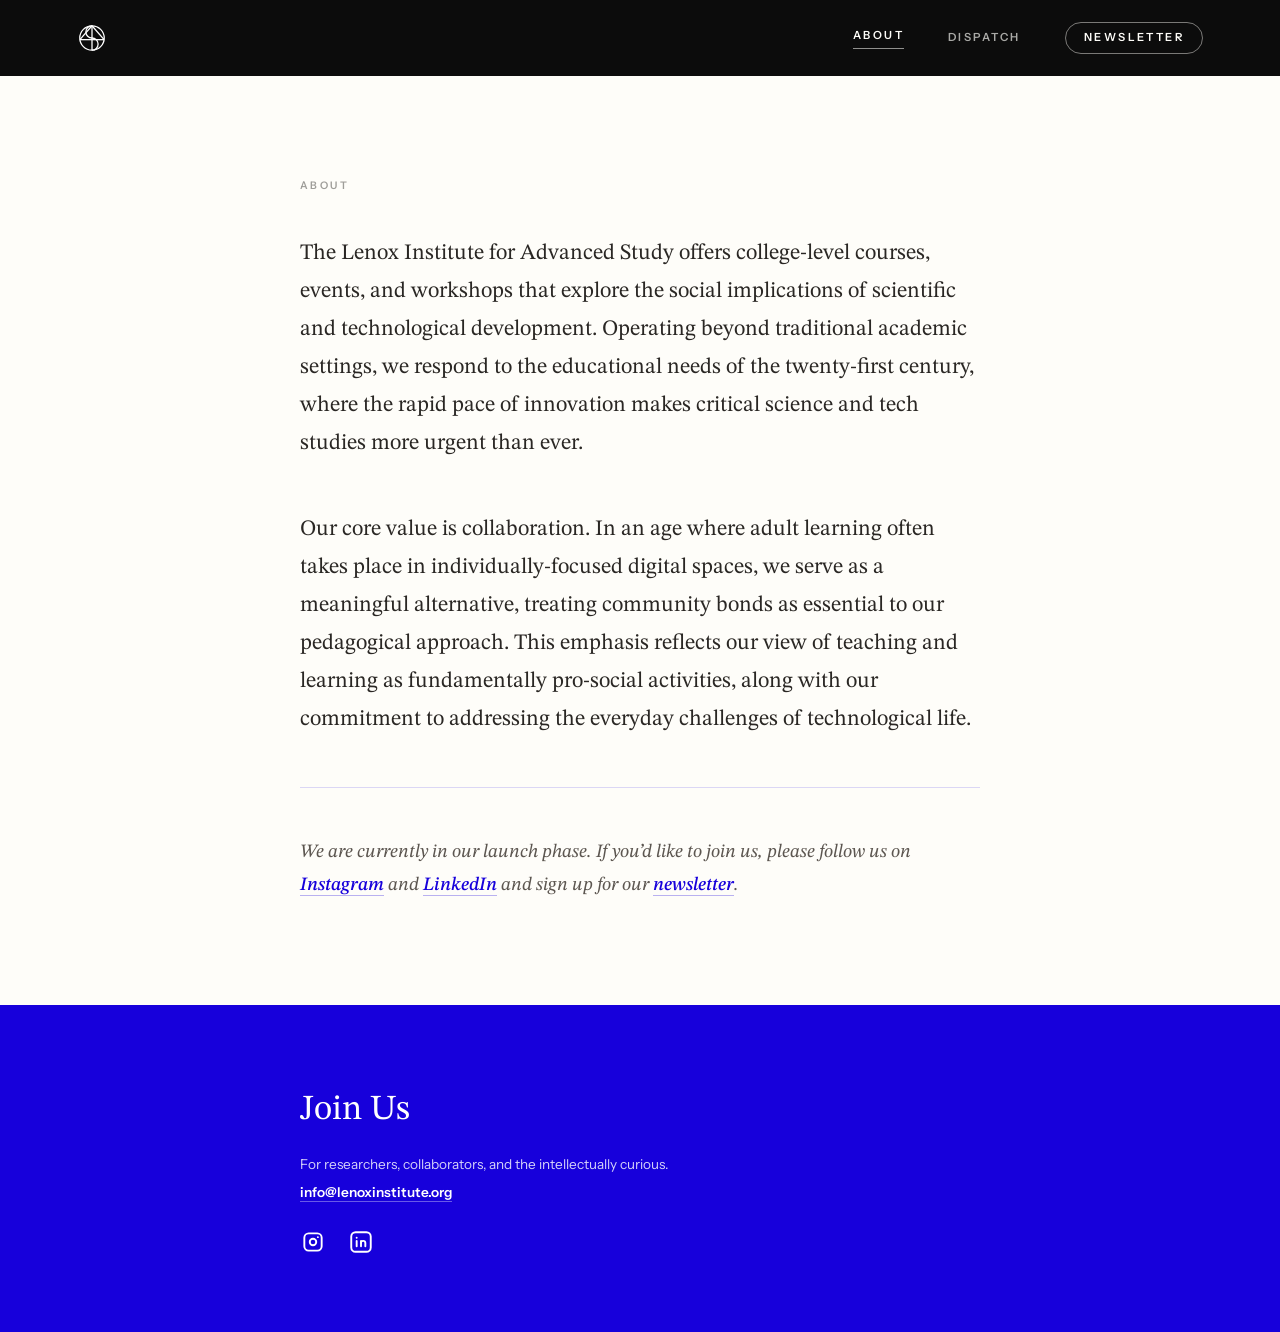
==== about.html @ e61bdf77 "About and dispatch archive added" ====
<!DOCTYPE html>
<html lang="en">
<head>
<meta charset="UTF-8">
<meta name="viewport" content="width=device-width, initial-scale=1.0">
<title>About — LIAS</title>
<link rel="preconnect" href="https://fonts.googleapis.com">
<link rel="preconnect" href="https://fonts.gstatic.com" crossorigin>
<link href="https://fonts.googleapis.com/css2?family=STIX+Two+Text:ital,wght@0,400;0,500;0,600;1,400;1,500&family=Instrument+Sans:wght@400;500;600&display=swap" rel="stylesheet">
<link rel="stylesheet" href="styles.css">
</head>
<body class="subpage">

<header class="site-header">
  <a href="index.html" class="header-logo" aria-label="The Lenox Institute for Advanced Study — home">
    <svg xmlns="http://www.w3.org/2000/svg" viewBox="0 0 1080 1080" aria-hidden="true">
      <g fill="none" stroke="#ffffff" stroke-width="46" stroke-linecap="butt" stroke-linejoin="miter">
        <circle cx="540" cy="540" r="440"/>
        <line x1="540" y1="100" x2="540" y2="980"/>
        <line x1="104" y1="600" x2="976" y2="600"/>
        <line x1="104" y1="600" x2="540" y2="100"/>
        <line x1="540" y1="100" x2="976" y2="600"/>
        <path d="M 540 100 A 220 220 0 0 0 540 540"/>
        <path d="M 540 540 A 220 220 0 0 1 540 980"/>
      </g>
    </svg>
  </a>
  <nav class="site-nav" aria-label="Site">
    <a href="about.html" aria-current="page">About</a>
    <a href="dispatch.html">Dispatch</a>
    <a href="https://preview.mailerlite.io/forms/2378680/191810587265599097/share" class="nav-cta" aria-label="Subscribe to the Lenox Institute newsletter">Newsletter</a>
  </nav>
</header>

<main class="panel-body">
  <div class="panel-body-inner">
    <p class="body-label">About</p>
    <p class="body-statement">The Lenox Institute for Advanced Study offers college-level courses, events, and workshops that explore the social implications of scientific and technological development. Operating beyond traditional academic settings, we respond to the educational needs of the twenty-first century, where the rapid pace of innovation makes critical science and tech studies more urgent than ever.</p>
    <p class="body-statement">Our core value is collaboration. In an age where adult learning often takes place in individually-focused digital spaces, we serve as a meaningful alternative, treating community bonds as essential to our pedagogical approach. This emphasis reflects our view of teaching and learning as fundamentally pro-social activities, along with our commitment to addressing the everyday challenges of technological life.</p>
    <div class="body-rule"></div>
    <p class="body-solution">We are currently in our launch phase. If you’d like to join us, please follow us on <a href="https://www.instagram.com/lenox__institute/" target="_blank" rel="noopener noreferrer">Instagram</a> and <a href="https://www.linkedin.com/company/lenox-institute/" target="_blank" rel="noopener noreferrer">LinkedIn</a> and sign up for our <a href="https://preview.mailerlite.io/forms/2378680/191810587265599097/share" target="_blank" rel="noopener noreferrer">newsletter</a>.</p>
  </div>
</main>

<section class="panel-footer">
  <div class="panel-footer-inner">
    <h2 class="footer-heading">Join Us</h2>
    <p class="footer-text">For researchers, collaborators, and the intellectually curious.</p>
    <p class="footer-email"><a href="mailto:info@lenoxinstitute.org" class="footer-email">info@lenoxinstitute.org</a></p>
    <div class="footer-social">
      <a href="https://www.instagram.com/lenox__institute/" aria-label="Lenox Institute on Instagram" target="_blank" rel="noopener noreferrer">
        <svg xmlns="http://www.w3.org/2000/svg" viewBox="0 0 24 24" fill="none" stroke="currentColor" stroke-width="1.75" stroke-linecap="round" stroke-linejoin="round" aria-hidden="true">
          <path d="M4 8a4 4 0 0 1 4 -4h8a4 4 0 0 1 4 4v8a4 4 0 0 1 -4 4h-8a4 4 0 0 1 -4 -4z"/>
          <path d="M9 12a3 3 0 1 0 6 0a3 3 0 1 0 -6 0"/>
          <path d="M16.5 7.5v.01"/>
        </svg>
      </a>
      <a href="https://www.linkedin.com/company/lenox-institute/" aria-label="Lenox Institute on LinkedIn" target="_blank" rel="noopener noreferrer">
        <svg xmlns="http://www.w3.org/2000/svg" viewBox="0 0 24 24" fill="none" stroke="currentColor" stroke-width="1.75" stroke-linecap="round" stroke-linejoin="round" aria-hidden="true">
          <path d="M8 11v5"/>
          <path d="M8 8v.01"/>
          <path d="M12 16v-5"/>
          <path d="M16 16v-3a2 2 0 1 0 -4 0"/>
          <path d="M3 7a4 4 0 0 1 4 -4h10a4 4 0 0 1 4 4v10a4 4 0 0 1 -4 4h-10a4 4 0 0 1 -4 -4z"/>
        </svg>
      </a>
    </div>
  </div>
</section>

</body>
</html>
---- styles.css ----
*, *::before, *::after { box-sizing: border-box; margin: 0; padding: 0; }

:root {
  --black: #0C0C0C;
  --cream: #FEFDF9;
  --blue: #1700DB;
  --blue-dark: #1700DB;
  --text-dark: #2A2724;
  --text-mid: #5C5650;
  --serif: 'STIX Two Text', Georgia, serif;
  --sans: 'Instrument Sans', Helvetica, sans-serif;
}

html { scroll-behavior: smooth; -webkit-font-smoothing: antialiased; -moz-osx-font-smoothing: grayscale; }
body { font-family: var(--sans); line-height: 1.6; overflow-x: hidden; }

/* ── PANEL 1: HERO (fixed behind) ── */
.hero-wrapper { position: relative; height: 115vh; }

.hero {
  position: fixed; top: 0; left: 0; right: 0;
  height: 100vh;
  display: flex; flex-direction: column;
  align-items: center; justify-content: center;
  text-align: center;
  z-index: 1;
  background: var(--black);
  color: #FEFDF9;
}

.hero-content { position: relative; z-index: 2; padding: 0 2rem; }

.hero-logo {
  width: 94px;
  height: 94px;
  margin: 0 auto 2.25rem;
  opacity: 0;
  animation: fadeIn 0.9s ease 0.2s forwards;
}
.hero-logo svg { width: 100%; height: 100%; }

.hero h1 {
  font-family: var(--serif);
  font-size: clamp(2.2rem, 4.8vw, 3.8rem);
  font-weight: 400;
  line-height: 1.1;
  letter-spacing: 0.01em;
  opacity: 0; animation: fadeUp 0.85s ease 0.35s forwards;
}

.hero-sub {
  font-family: var(--serif);
  font-size: clamp(0.92rem, 1.4vw, 1.1rem);
  font-weight: 400;
  font-style: italic;
  max-width: 460px;
  margin: 1.25rem auto 0;
  line-height: 1.7;
  opacity: 0; animation: fadeUp 0.85s ease 0.55s forwards;
}

/* ── SCROLL-OVER ── */
.scroll-content { position: relative; z-index: 10; }
.scroll-content > :first-child { box-shadow: 0 -30px 80px rgba(0,0,0,0.12); }

/* ── PANEL 2: BODY ── */
.panel-body {
  padding: clamp(4.5rem, 8vw, 7.5rem) clamp(2rem, 6vw, 5.5rem);
  background: var(--cream);
  color: var(--text-dark);
}

.panel-body-inner { max-width: 680px; margin: 0 auto; }

.body-label {
  font-family: var(--sans);
  font-size: 0.65rem;
  font-weight: 600;
  letter-spacing: 0.24em;
  text-transform: uppercase;
  margin-bottom: 2.5rem;
  color: rgba(42, 39, 36, 0.45);
}

.body-statement {
  font-family: var(--serif);
  font-size: clamp(1.15rem, 2vw, 1.38rem);
  font-weight: 400;
  line-height: 1.72;
  margin-bottom: 3rem;
}

.body-rule {
  width: 100%;
  height: 1px;
  margin-bottom: 3rem;
}

.body-solution {
  font-family: var(--serif);
  font-size: clamp(1.02rem, 1.55vw, 1.18rem);
  font-weight: 400;
  font-style: italic;
  line-height: 1.78;
}

.body-solution strong {
  font-style: normal;
  font-weight: 500;
}

/* ── PANEL 3: FOOTER ── */
.panel-footer {
  padding: clamp(3.5rem, 6vw, 5rem) clamp(2rem, 6vw, 5.5rem);
  background: var(--blue);
  color: #FFFFFF;
}

.panel-footer-inner { max-width: 680px; margin: 0 auto; }

.footer-heading {
  font-family: var(--serif);
  font-size: clamp(1.5rem, 2.8vw, 2.2rem);
  font-weight: 400;
  margin-bottom: 1rem;
}

.footer-text {
  font-family: var(--sans);
  font-size: 0.85rem;
  font-weight: 400;
  margin-bottom: 0.35rem;
}

.footer-email {
  font-family: var(--sans);
  font-size: 0.85rem;
  font-weight: 600;
  text-decoration: none;
  transition: opacity 0.3s;
}
.footer-email:hover { opacity: 0.8; }


/* V2: Electric Blue overrides */
.hero h1 { color: #FEFDF9; }
.hero-sub { color: rgba(254, 253, 249, 0.5); }
.hero::after {
  content: '';
  position: absolute; inset: 0;
  background: radial-gradient(ellipse 50% 35% at 50% 45%, rgba(20, 0, 255, 0.03) 0%, transparent 70%);
  pointer-events: none;
}
.body-statement { color: var(--text-dark); }
.body-rule { background: var(--blue); opacity: 0.15; }
.body-solution { color: var(--text-mid); }
.body-solution strong { color: var(--blue-dark); }
.footer-heading { color: #FFFFFF; }
.footer-text { color: rgba(255,255,255,0.82); }
.footer-email { color: #FFFFFF; }
a.footer-email { color: #FFFFFF; border-bottom: 1px solid rgba(255,255,255,0.35); padding-bottom: 1px; }
a.footer-email:hover { border-color: #FFFFFF; }
.scroll-content > :first-child { box-shadow: 0 -30px 80px rgba(0,0,0,0.1); }


/* ── SITE HEADER ── */
.site-header {
  display: flex;
  align-items: center;
  min-height: 4.75rem;
  padding: 0 clamp(2rem, 6vw, 5.5rem);
  background: var(--black);
}

.site-header--overlay {
  position: absolute;
  top: 0; left: 0; right: 0;
  background: transparent;
  z-index: 5;
}

.header-logo {
  display: inline-flex;
  width: 30px;
  height: 30px;
  flex: none;
  transition: opacity 0.3s;
}
.header-logo:hover { opacity: 0.8; }
.header-logo svg { width: 100%; height: 100%; }

.site-nav {
  margin-left: auto;
  display: flex;
  align-items: center;
  gap: 2.75rem;
}

.site-nav a {
  font-family: var(--sans);
  font-size: 0.7rem;
  font-weight: 600;
  letter-spacing: 0.22em;
  text-transform: uppercase;
  text-decoration: none;
  color: rgba(254, 253, 249, 0.65);
  transition: color 0.3s, border-color 0.3s, background 0.3s;
}
.site-nav a:hover { color: #FEFDF9; }
.site-nav a[aria-current="page"] {
  color: #FEFDF9;
  border-bottom: 1px solid rgba(254, 253, 249, 0.55);
  padding-bottom: 3px;
}

.site-nav a.nav-cta {
  color: #FEFDF9;
  border: 1px solid rgba(254, 253, 249, 0.45);
  border-radius: 999px;
  padding: 0.55em 1.6em;
}
.site-nav a.nav-cta:hover {
  border-color: #FEFDF9;
  background: rgba(254, 253, 249, 0.08);
}

/* ── FOOTER SOCIAL ICONS ── */
.footer-social {
  display: flex;
  gap: 1.4rem;
  margin-top: 1.6rem;
}

.footer-social a {
  display: inline-flex;
  color: #FFFFFF;
  transition: opacity 0.3s;
}
.footer-social a:hover { opacity: 0.8; }
.footer-social svg { width: 26px; height: 26px; }

/* ── SUBPAGES ── */
.subpage {
  min-height: 100vh;
  display: flex;
  flex-direction: column;
  background: var(--cream);
}
.subpage .panel-body { flex: 1; }

.page-heading {
  font-family: var(--serif);
  font-size: clamp(1.9rem, 3.4vw, 2.9rem);
  font-weight: 400;
  line-height: 1.15;
  color: var(--text-dark);
  margin-bottom: 3rem;
}

.label-tight { margin-bottom: 1.1rem; }

.body-solution + .body-solution { margin-top: 1.6rem; }

.body-solution a {
  color: var(--blue-dark);
  font-weight: 500;
  text-decoration: none;
  border-bottom: 1px solid rgba(23, 0, 219, 0.3);
  padding-bottom: 1px;
  transition: border-color 0.3s;
}
.body-solution a:hover { border-color: var(--blue-dark); }

/* ── DISPATCH ARCHIVE ── */
.archive-entry {
  display: flex;
  align-items: flex-end;
  justify-content: space-between;
  gap: 1.5rem;
}

.archive-label { margin-bottom: 0; }

.archive-date {
  font-family: var(--serif);
  font-size: clamp(1.25rem, 2vw, 1.7rem);
  font-weight: 400;
  color: var(--text-dark);
  margin-top: 0.6rem;
}

.archive-link {
  font-family: var(--sans);
  font-size: 0.8rem;
  font-weight: 600;
  letter-spacing: 0.1em;
  text-transform: uppercase;
  text-decoration: none;
  color: var(--blue);
  white-space: nowrap;
  transition: opacity 0.3s;
}
.archive-link:hover { opacity: 0.75; }

.archive-rule { margin: 2.25rem 0; }


/* ── ANIMATIONS ── */
@keyframes fadeIn { from { opacity: 0; } to { opacity: 1; } }
@keyframes fadeUp { from { opacity: 0; transform: translateY(14px); } to { opacity: 1; transform: translateY(0); } }

/* ── RESPONSIVE ── */
@media (max-width: 600px) {
  .hero { position: relative; height: auto; min-height: 100vh; }
  .hero-wrapper { height: auto; }
  .scroll-content > :first-child { box-shadow: none; }

  .site-header { min-height: 4rem; padding: 0 1.25rem; }
  .site-nav { gap: 1.25rem; }
  .site-nav a { font-size: 0.62rem; letter-spacing: 0.18em; }
  .site-nav a.nav-cta { padding: 0.5em 1.1em; }
}
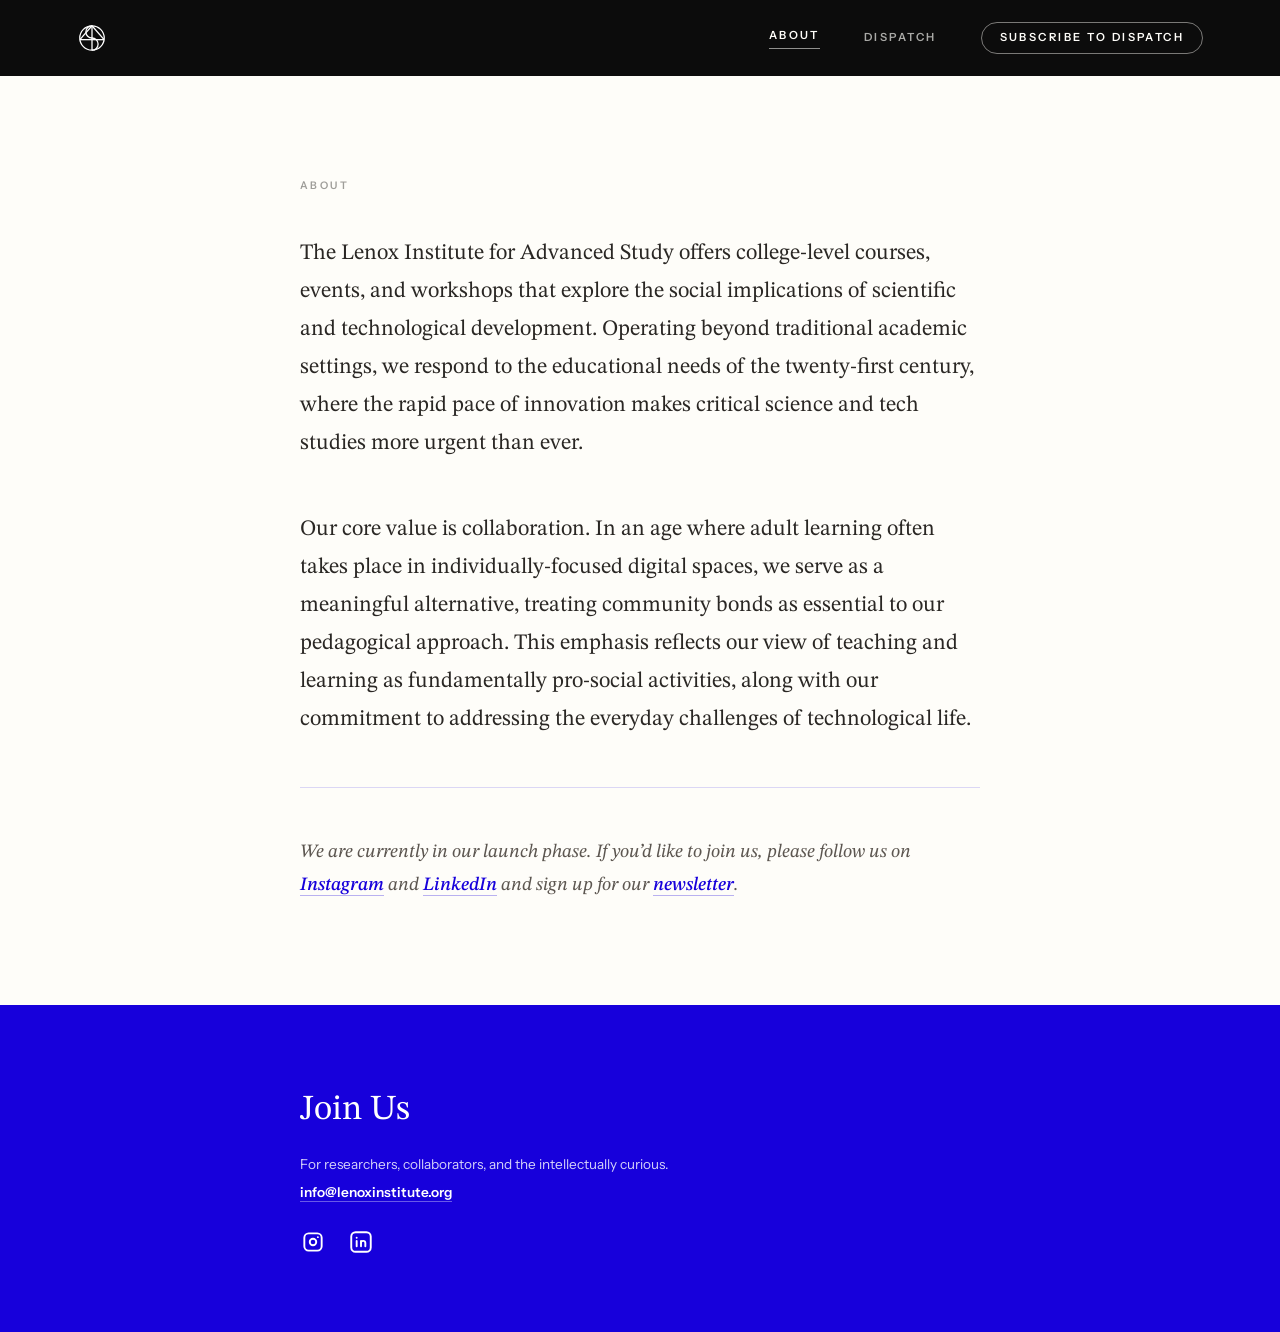
==== commit ee706faa: "Deploy bf2c120: Merge pull request #2 from tobias-blipp/session/2026-09-20-deploy-script" ====
--- a/about.html
+++ b/about.html
@@ -28,7 +28,7 @@
   <nav class="site-nav" aria-label="Site">
     <a href="about.html" aria-current="page">About</a>
     <a href="dispatch.html">Dispatch</a>
-    <a href="https://preview.mailerlite.io/forms/2378680/191810587265599097/share" class="nav-cta" aria-label="Subscribe to the Lenox Institute newsletter">Newsletter</a>
+    <a href="https://preview.mailerlite.io/forms/2378680/191810587265599097/share" class="nav-cta">Subscribe to Dispatch</a>
   </nav>
 </header>
 
--- a/styles.css
+++ b/styles.css
@@ -315,8 +315,16 @@
   .hero-wrapper { height: auto; }
   .scroll-content > :first-child { box-shadow: none; }
 
-  .site-header { min-height: 4rem; padding: 0 1.25rem; }
-  .site-nav { gap: 1.25rem; }
+  /* Header: links on row 1, CTA pill on its own row beneath (grid assumes two links) */
+  .site-header { min-height: 4rem; padding: 1.05rem 1.25rem 1rem; align-items: flex-start; }
+  .site-nav {
+    display: grid;
+    grid-template-columns: 1fr auto;
+    justify-items: end;
+    align-items: center;
+    gap: 0.75rem 1.25rem;
+    margin-top: 0.5rem;
+  }
   .site-nav a { font-size: 0.62rem; letter-spacing: 0.18em; }
-  .site-nav a.nav-cta { padding: 0.5em 1.1em; }
-}
+  .site-nav a.nav-cta { grid-column: 1 / -1; justify-self: end; white-space: nowrap; padding: 0.5em 1.1em; }
+}
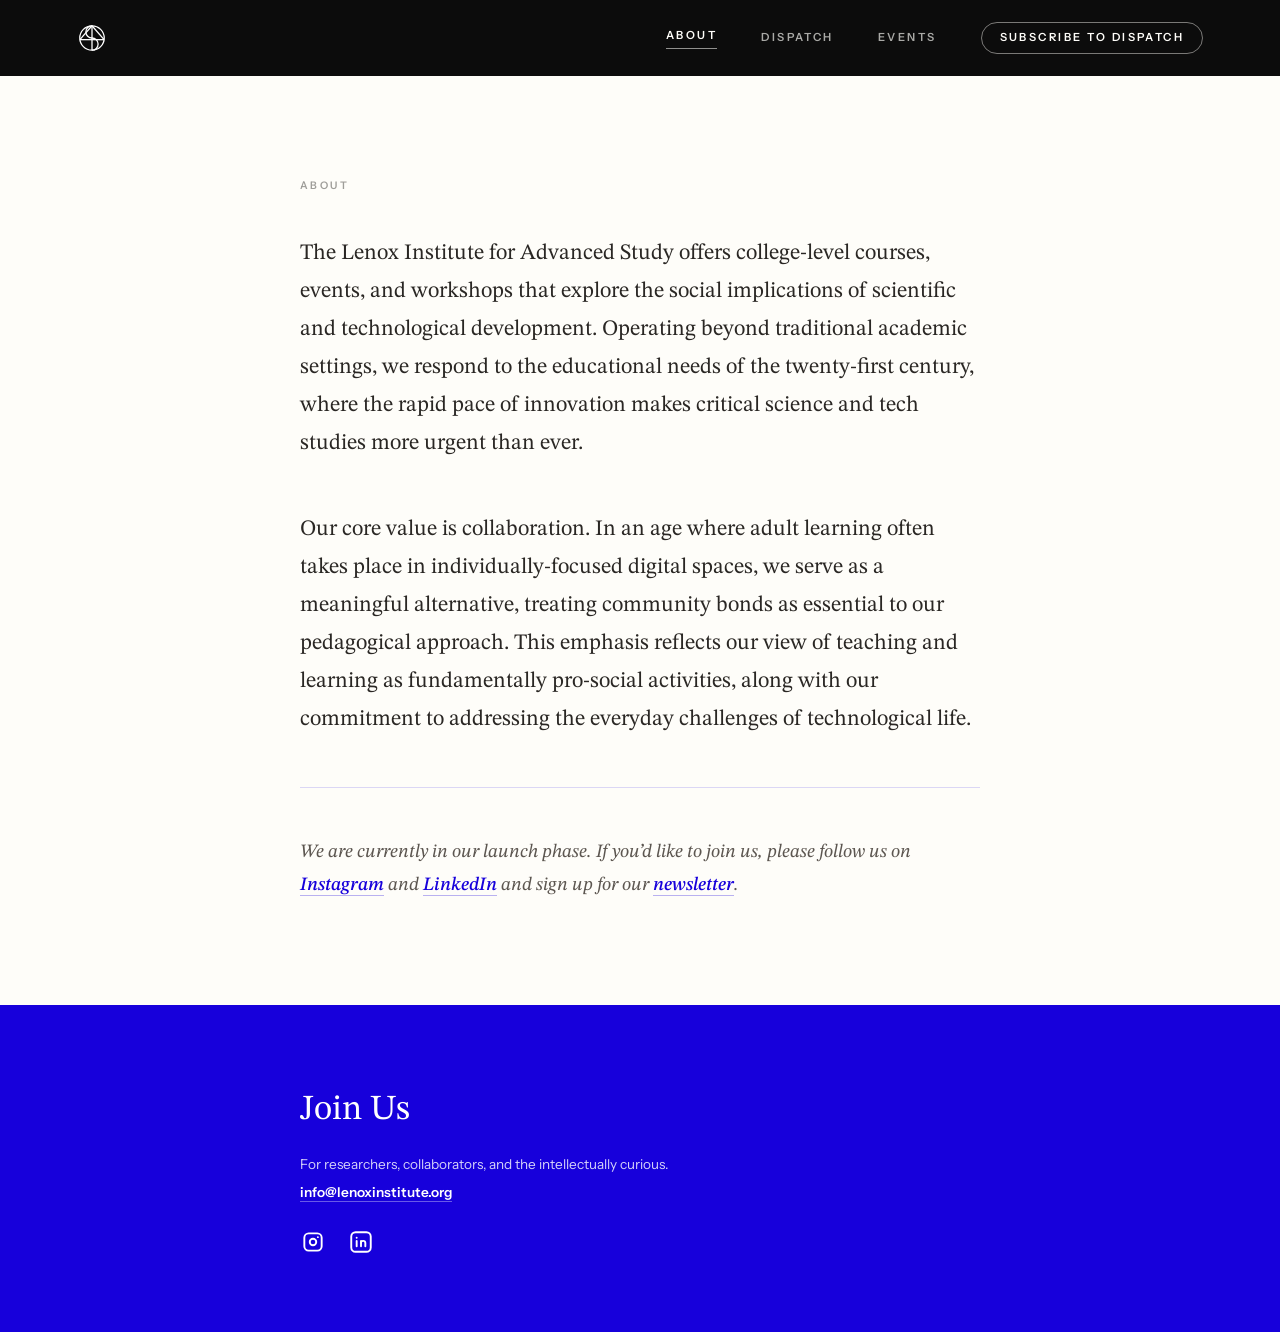
==== commit ac3d346d: "Deploy 7a3ca54: Merge pull request #10 from tobias-blipp/session/2026-10-15-events-page" ====
--- a/about.html
+++ b/about.html
@@ -28,6 +28,7 @@
   <nav class="site-nav" aria-label="Site">
     <a href="about.html" aria-current="page">About</a>
     <a href="dispatch.html">Dispatch</a>
+    <a href="events.html">Events</a>
     <a href="https://preview.mailerlite.io/forms/2378680/191810587265599097/share" class="nav-cta">Subscribe to Dispatch</a>
   </nav>
 </header>
--- a/styles.css
+++ b/styles.css
@@ -304,6 +304,121 @@
 
 .archive-rule { margin: 2.25rem 0; }
 
+/* ── EVENTS ── */
+.panel-body-inner--wide { max-width: 1080px; }
+
+.event-feature {
+  display: grid;
+  grid-template-columns: minmax(0, 1.65fr) minmax(0, 1fr);
+  gap: clamp(2rem, 4vw, 3.5rem);
+  align-items: end;
+  padding: clamp(2rem, 4.5vw, 3.5rem);
+  margin-bottom: clamp(3.5rem, 7vw, 5rem);
+  background: var(--blue);
+  color: #FFFFFF;
+}
+
+.event-feature-label { color: rgba(255, 255, 255, 0.7); margin-bottom: 1.25rem; }
+
+.event-feature-title {
+  font-family: var(--serif);
+  font-size: clamp(1.5rem, 2.8vw, 2.2rem);
+  font-weight: 400;
+  line-height: 1.2;
+  margin-bottom: 1.25rem;
+}
+
+.event-feature-desc {
+  font-family: var(--serif);
+  font-size: clamp(1.02rem, 1.55vw, 1.18rem);
+  line-height: 1.72;
+  color: rgba(255, 255, 255, 0.82);
+}
+
+.event-feature-details {
+  font-family: var(--serif);
+  font-size: clamp(1.02rem, 1.55vw, 1.18rem);
+  line-height: 1.6;
+  margin-bottom: 1.75rem;
+}
+
+.event-button {
+  display: inline-block;
+  font-family: var(--sans);
+  font-size: 0.7rem;
+  font-weight: 600;
+  letter-spacing: 0.22em;
+  text-transform: uppercase;
+  text-decoration: none;
+  color: var(--blue);
+  background: #FFFFFF;
+  border-radius: 999px;
+  padding: 0.95em 2.4em;
+  transition: opacity 0.3s;
+}
+.event-button:hover { opacity: 0.88; }
+.event-button:focus-visible { outline: 2px solid #FFFFFF; outline-offset: 3px; }
+
+.event-feature-note {
+  font-family: var(--sans);
+  font-size: 0.78rem;
+  margin-top: 0.9rem;
+  color: rgba(255, 255, 255, 0.82);
+}
+
+.event-grid {
+  display: grid;
+  grid-template-columns: repeat(3, minmax(0, 1fr));
+  gap: 1.5rem;
+}
+
+.event-card {
+  display: flex;
+  flex-direction: column;
+  padding: 1.75rem 1.6rem 1.6rem;
+  border: 1px solid rgba(23, 0, 219, 0.15);
+}
+
+.event-date {
+  font-family: var(--sans);
+  font-size: 0.65rem;
+  font-weight: 600;
+  letter-spacing: 0.24em;
+  text-transform: uppercase;
+  color: var(--blue);
+}
+
+.event-title {
+  font-family: var(--serif);
+  font-size: clamp(1.15rem, 1.6vw, 1.3rem);
+  font-weight: 400;
+  line-height: 1.3;
+  color: var(--text-dark);
+  margin: 0.85rem 0 0.6rem;
+}
+
+.event-meta {
+  font-family: var(--sans);
+  font-size: 0.78rem;
+  color: var(--text-mid);
+}
+
+.event-desc {
+  font-family: var(--serif);
+  font-size: 1rem;
+  line-height: 1.6;
+  color: var(--text-dark);
+  margin: 1rem 0 1.4rem;
+}
+
+.event-card .archive-link { margin-top: auto; align-self: flex-start; }
+
+.events-questions { margin-top: clamp(3.5rem, 7vw, 5rem); }
+
+@media (max-width: 900px) {
+  .event-grid { grid-template-columns: repeat(2, minmax(0, 1fr)); }
+}
+
 
 /* ── ANIMATIONS ── */
 @keyframes fadeIn { from { opacity: 0; } to { opacity: 1; } }
@@ -315,11 +430,12 @@
   .hero-wrapper { height: auto; }
   .scroll-content > :first-child { box-shadow: none; }
 
-  /* Header: links on row 1, CTA pill on its own row beneath (grid assumes two links) */
+  /* Header: links on row 1, CTA pill on its own row beneath (grid assumes three links) */
   .site-header { min-height: 4rem; padding: 1.05rem 1.25rem 1rem; align-items: flex-start; }
   .site-nav {
     display: grid;
-    grid-template-columns: 1fr auto;
+    grid-template-columns: repeat(3, auto);
+    justify-content: end;
     justify-items: end;
     align-items: center;
     gap: 0.75rem 1.25rem;
@@ -327,4 +443,7 @@
   }
   .site-nav a { font-size: 0.62rem; letter-spacing: 0.18em; }
   .site-nav a.nav-cta { grid-column: 1 / -1; justify-self: end; white-space: nowrap; padding: 0.5em 1.1em; }
-}
+
+  .event-feature { grid-template-columns: 1fr; align-items: start; }
+  .event-grid { grid-template-columns: 1fr; }
+}
